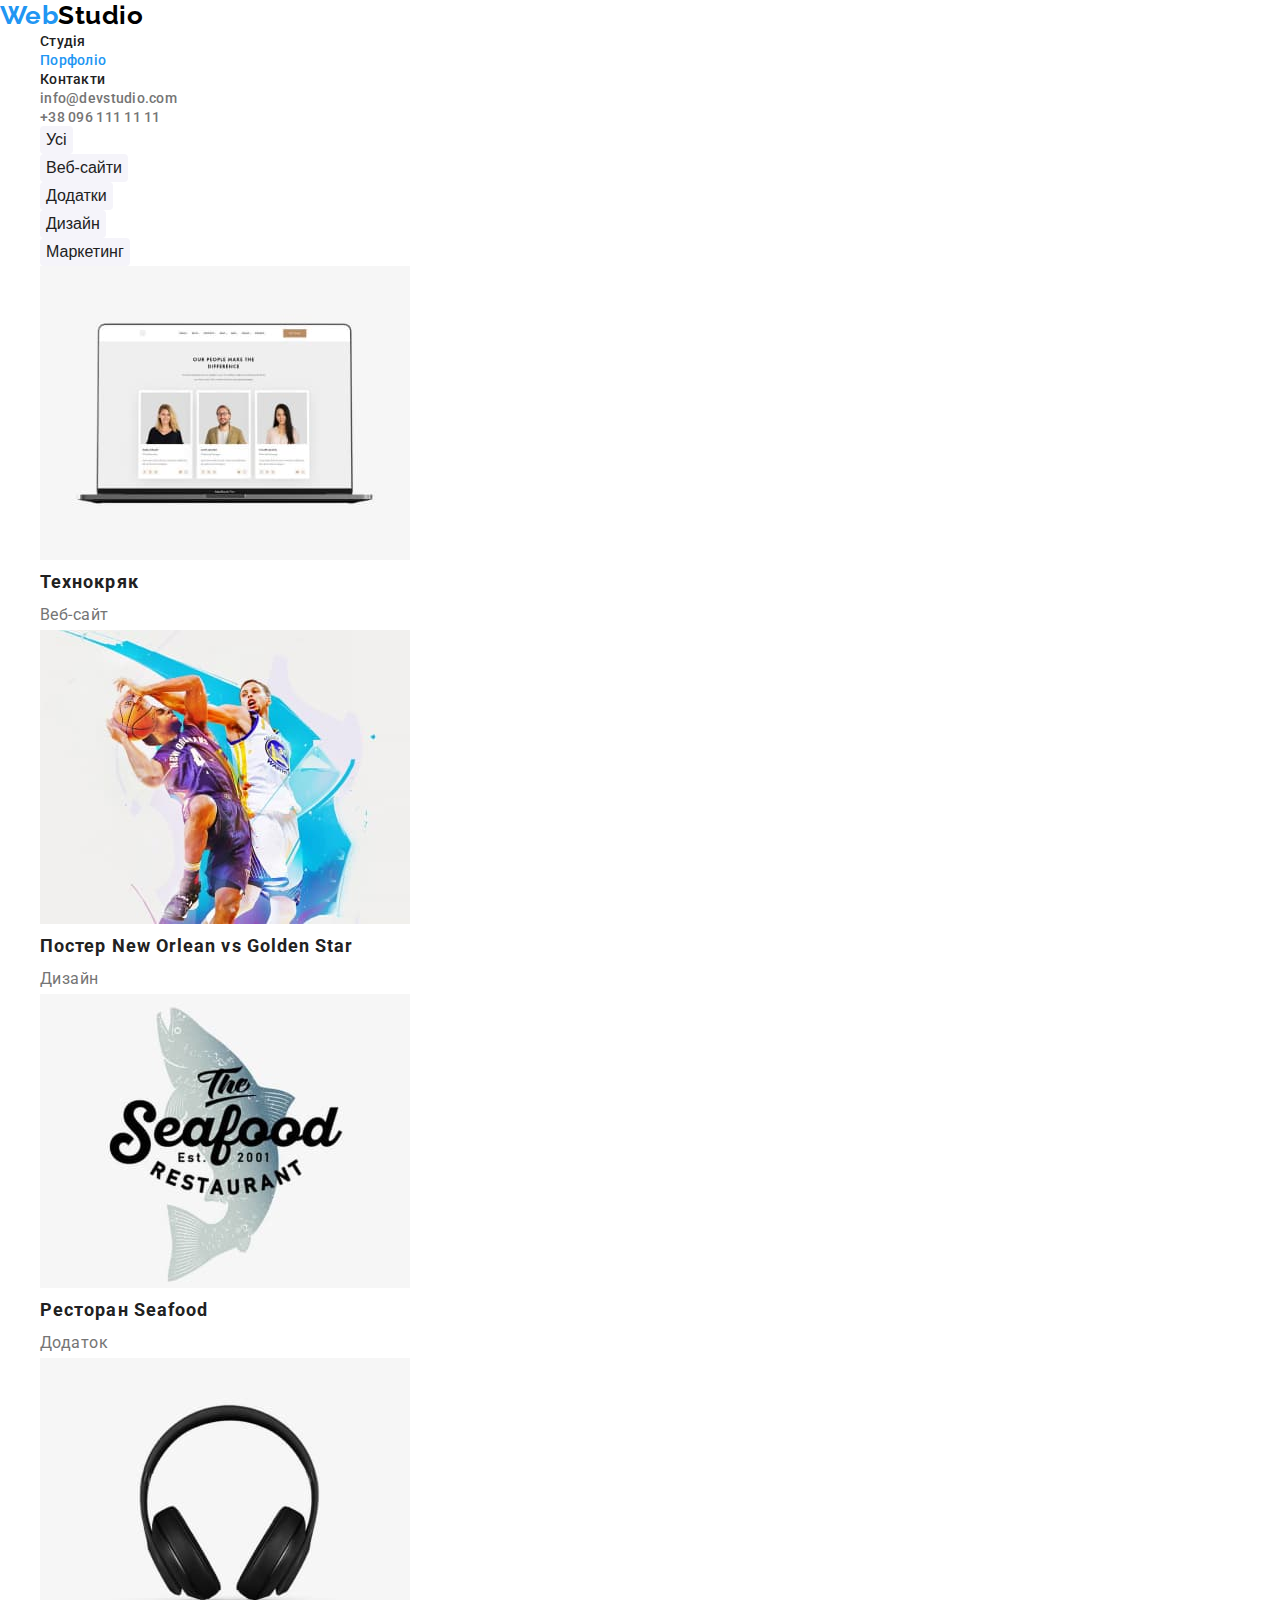
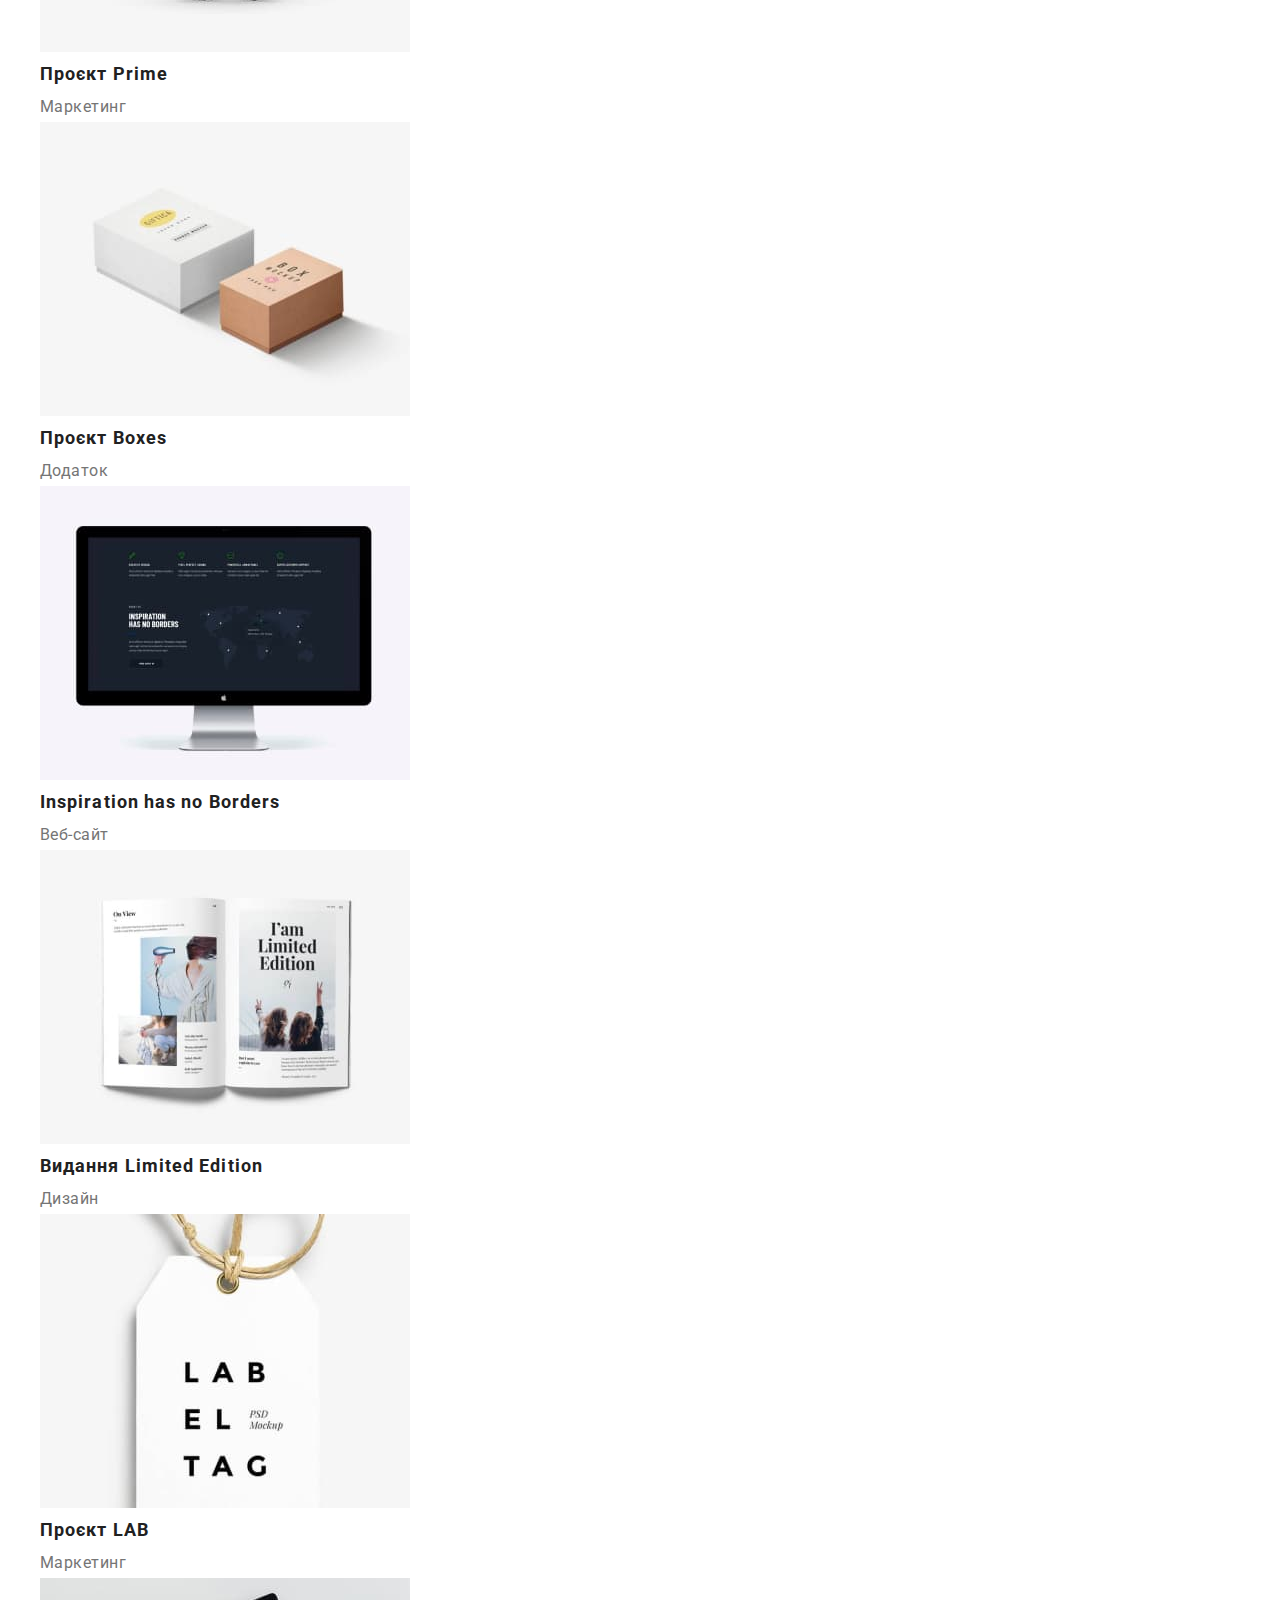
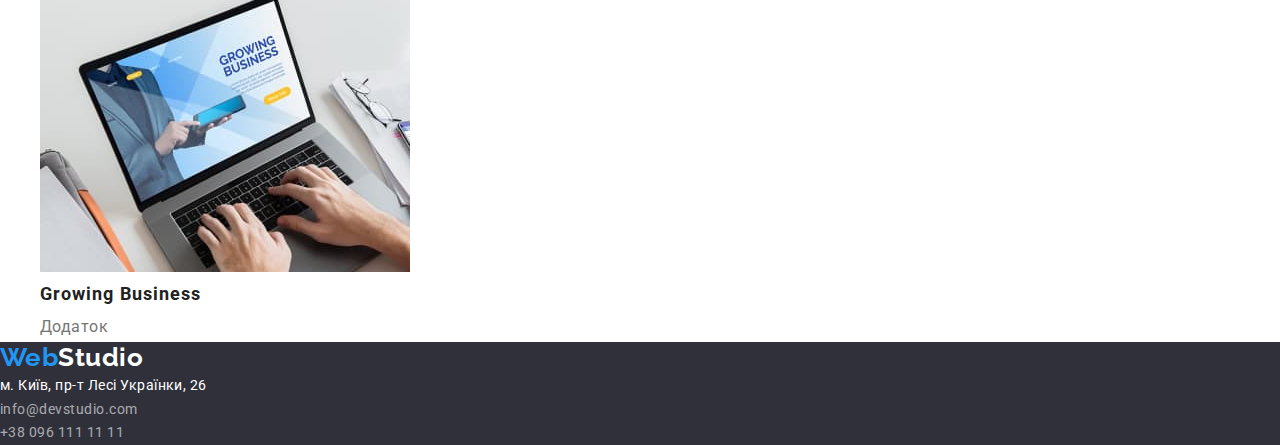
==== portfolio.html @ 8c205237 "Додає файли з дз 2" ====
<!DOCTYPE html>
<html lang="uk">
	<head>
		<meta charset="UTF-8" />
		<meta http-equiv="X-UA-Compatible" content="IE=edge" />
		<meta name="viewport" content="width=device-width, initial-scale=1.0" />
		<title>Портфоліо</title>
		<link rel="preconnect" href="https://fonts.googleapis.com" />
		<link rel="preconnect" href="https://fonts.gstatic.com" crossorigin />
		<link
			href="https://fonts.googleapis.com/css2?family=Raleway:wght@700&family=Roboto:wght@400;500;700;900&display=swap"
			rel="stylesheet"
		/>
		<link rel="stylesheet" href="./css/styles.css" />
	</head>
	<body>
		<!--Header-->
		<header>
			<nav class="header-nav">
				<a href="#" lang="en" class="logo link">
					Web<span class="header-logo-part">Studio</span>
				</a>
				<ul class="header-nav-list list">
					<li><a href="./index.html" class="link">Студія</a></li>
					<li><a href="./portfolio.html" class="link current">Порфоліо</a></li>
					<li><a href="#" class="link">Контакти</a></li>
				</ul>
			</nav>
			<ul class="header-contacts list">
				<li><a href="mailto:info@devstudio.com" class="link" rel="«noopener noreferrer»">info@devstudio.com</a></li>
				<li><a href="tel:+380961111111" class="link" rel="«noopener noreferrer»">+38 096 111 11 11</a></li>
			</ul>
		</header>
		<!--Main-->
		<main>
			<section class="portfolio">
				<h1 class="portfolio-title visually-hidden">Приклади робіт</h1>
				<ul class="filters list">
					<li class="filters-list"><button type="button" class="filters-button">Усі</button></li>
					<li class="filters-list"><button type="button" class="filters-button">Веб-сайти</button></li>
					<li class="filters-list"><button type="button" class="filters-button">Додатки</button></li>
					<li class="filters-list"><button type="button" class="filters-button">Дизайн</button></li>
					<li class="filters-list"><button type="button" class="filters-button">Маркетинг</button></li>
				</ul>
				<ul class="project list">
					<li class="project-list">
						<a href="#" class="link">
							<img src="./img/technocrack.jpg" alt="" class="project-list-img" />
							<h2 class="project-list-title">Технокряк</h2>
							<p class="project-list-text">Веб-сайт</p>
						</a>
					</li>
					<li class="project-list">
						<a href="#" class="link">
							<img src="./img/poster-n-o.jpg" alt="" class="project-list-img" />
							<h2 class="project-list-title">
								Постер
								<span lang="en">New Orlean vs Golden Star</span>
							</h2>
							<p class="project-list-text">Дизайн</p>
						</a>
					</li>
					<li class="project-list">
						<a href="#" class="link">
							<img src="./img/restaurant-seafood.jpg" alt="" class="project-list-img" />
							<h2 class="project-list-title">
								Ресторан
								<span lang="en">Seafood</span>
							</h2>
							<p class="project-list-text">Додаток</p>
						</a>
					</li>
					<li class="project-list">
						<a href="#" class="link">
							<img src="./img/Project-prime.jpg" alt="" class="project-list-img" />
							<h2 class="project-list-title">
								Проєкт
								<span lang="en">Prime</span>
							</h2>
							<p class="project-list-text">Маркетинг</p>
						</a>
					</li>
					<li class="project-list">
						<a href="" class="link">
							<img src="./img/project-boxes.jpg" alt="" class="project-list-img" />
							<h2 class="project-list-title">
								Проєкт
								<span lang="en">Boxes</span>
							</h2>
							<p class="project-list-text">Додаток</p>
						</a>
					</li>
					<li class="project-list">
						<a href="#" class="link">
							<img src="./img/inspiration-has-no-borders.jpg" alt="" class="project-list-img" />
							<h2 class="project-list-title" lang="en">Inspiration has no Borders</h2>
							<p class="project-list-text">Веб-сайт</p>
						</a>
					</li>
					<li class="project-list">
						<a href="#" class="link">
							<img src="./img/limited-edition.jpg" alt="" class="project-list-img" />
							<h2 class="project-list-title">
								Видання
								<span lang="en">Limited Edition</span>
							</h2>
							<p class="project-list-text">Дизайн</p>
						</a>
					</li>
					<li class="project-list">
						<a href="#" class="link">
							<img src="./img/project-lab.jpg" alt="" class="project-list-img" />
							<h2 class="project-list-title">
								Проєкт
								<span lang="en">LAB</span>
							</h2>
							<p class="project-list-text">Маркетинг</p>
						</a>
					</li>
					<li class="project-list">
						<a href="#" class="link">
							<img src="./img/growing-business.jpg" alt="" class="project-list-img" />
							<h2 class="project-list-title" lang="en">Growing Business</h2>
							<p class="project-list-text">Додаток</p>
						</a>
					</li>
				</ul>
			</section>
		</main>
		<!--footer-->
		<footer>
			<a href="#" lang="en" class="logo link">
				Web<span class="footer-logo-part">Studio</span>
			</a>
			<address class="address">
				<p class="address-text">м. Київ, пр-т Лесі Українки, 26</p>
				<a href="mailto:info@devstudio.com" target="«_blank»" rel="«noopener noreferrer»" class="address-link link">
					info@devstudio.com
				</a>
				<a href="tel:+380961111111" target="«_blank»" class="address-link link" rel="«noopener noreferrer»">
					+38 096 111 11 11
				</a>
			</address>
		</footer>
	</body>
</html>
---- css/styles.css ----
:root{
    --primary-text-color:#757575;
    --title-text-color:#212121;
    --accent-text-color:#2196F3;
    --primary-bg-color: #F5F4FA;
    --primary-white-color:#ffffff;
}
*{
    margin: 0;
}
body{
    font-family: 'Roboto', sans-serif;
    font-weight: 400;
    letter-spacing: 0.03em;
    background-color: #ffffff;
    color: var(--primary-text-color);
    margin: 0px;
}
.list{
    list-style: none;
}
.link{
    text-decoration: none;
}
/* header */
.logo{
    font-family: 'Raleway';
    font-weight: 700;
    font-size: 26px;
    line-height: 1.2;
    color: var(--accent-text-color);
}
.header-logo-part{
    color: #000000;
}
.header-nav-list .link,
.header-contacts .link{
    font-weight: 500;
    font-size: 14px;
    line-height: 1.143;
    letter-spacing: 0.02em;
    color: var(--title-text-color); 
}
.header-nav-list .link:focus,
.header-nav-list .link:hover{
    color: var(--accent-text-color);
}
.header-contacts .link{
    color: var(--primary-text-color);
}
.header-contacts .link:focus,
.header-contacts .link:hover{
    color: var(--accent-text-color);
}
.header-nav-list .link.current{
    color: var(--accent-text-color);
}
/* main */
.hero{
    background-color: #2F303A;
}
.hero-title{
    font-weight: 900;
    font-size: 44px;
    line-height: 1.36;
    text-align: center;
    letter-spacing: 0.06em;
    color:var(--primary-white-color);
    text-transform: uppercase;
}
.hero button{
    font-weight: 700;
    font-size: 16px;
    line-height: 1.88;
    border: 0;
    align-items: center;
    text-align: center;
    letter-spacing: 0.06em;
    background-color: var(--accent-text-color);
    color: var(--primary-white-color);
    cursor: pointer;
}
.hero button:focus,
.hero button:hover{
    background-color: #188CE8 ;
}
.section-title{
    font-size: 36px;
    line-height: 1.17;
    text-align: center;
    color: var(--title-text-color);
}
/* Наші плюси */
.visually-hidden {
    position: absolute;
    white-space: nowrap;
    width: 1px;
    height: 1px;
    overflow: hidden;
    border: 0;
    padding: 0;
    clip: rect(0 0 0 0);
    clip-path: inset(50%);
    margin: -1px;
}
.advantage h3{
    font-size: 14px;
    line-height: 1.143;
    color: var(--title-text-color);
}
.advantage p{
    font-size: 14px;
    line-height: 1.71;
}
/* Чим ми займаємося */

/* Наша команда */
.team{
    background-color: var(--primary-bg-color);
}
.team li{
    background-color: var(--primary-white-color);
}
.team-title{
    font-weight: 500;
    font-size: 16px;
    line-height: 1.19;
    text-align: center;
    color: var(--title-text-color);
}
.team-text{
    font-size: 16px;
line-height: 1.19;
text-align: center;
}
/* footer */
footer{
    background-color: #2F303A;
}
.footer-logo-part{
    color: var(--primary-white-color);
}
.address-text{
    font-size: 14px;
    line-height: 1.71;
    color: var(--primary-white-color) ;
    font-style: normal;
}
.address-link{
    font-size: 14px;
    line-height: 1.71;
    color: rgba(255, 255, 255, 0.6);
    display: block;
    font-style: normal;
}
/* portfolio styles */

/* button */
.filters-button{
    font-weight: 500;
    font-size: 16px;
    line-height: 1.62;
    text-align: center;
    color: var(--title-text-color);
    background-color: var(--primary-bg-color);
    border: 0;
    border-radius: 4px;
    cursor: pointer;
}
/* button active */
.filters-button:hover,
.filters-button:focus{
    color: var(--primary-white-color);
    background-color: var(--accent-text-color) ;
}
.portfolio-title{
    color: var(--title-text-color);
}
.project-list-title{
    font-size: 18px;
    line-height: 2;
    letter-spacing: 0.06em;
    color: var(--title-text-color);
}
.project-list-text{
    font-size: 16px;
    line-height: 1.88;
    color: var(--primary-text-color);
}
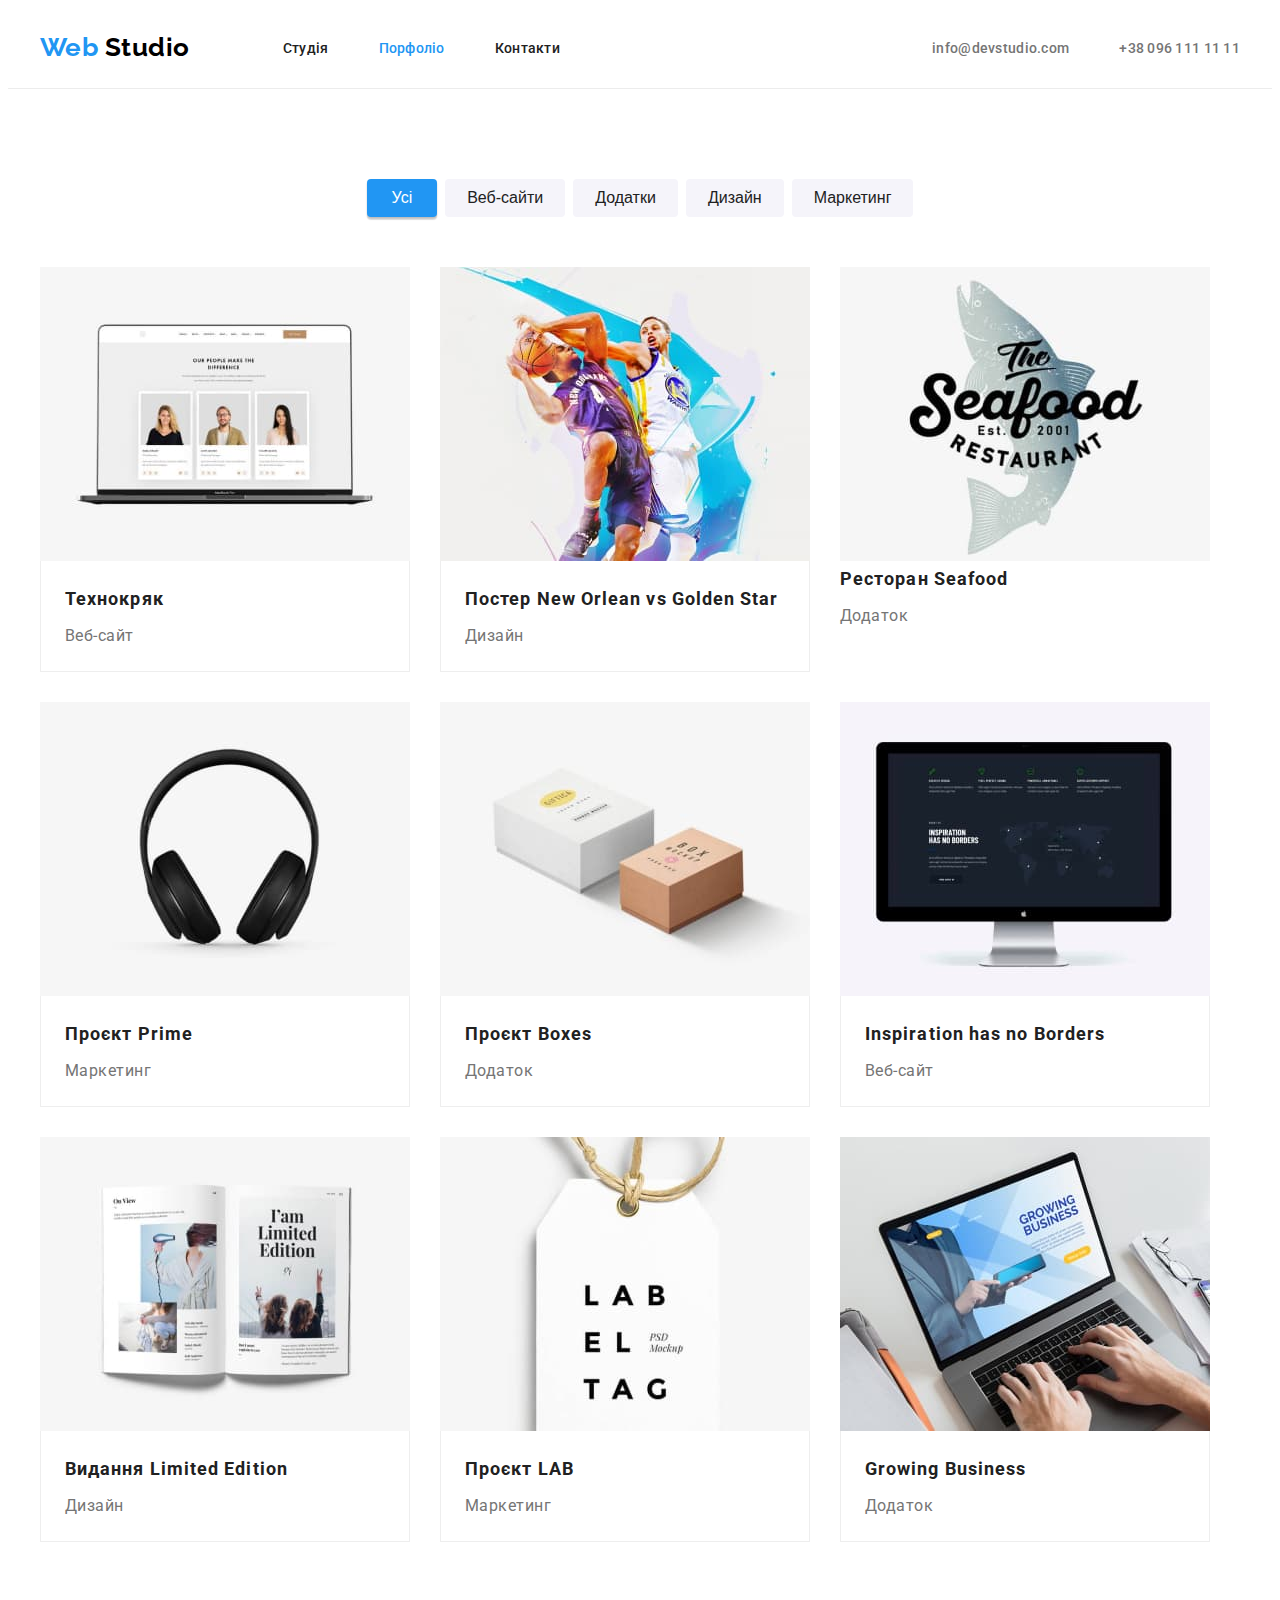
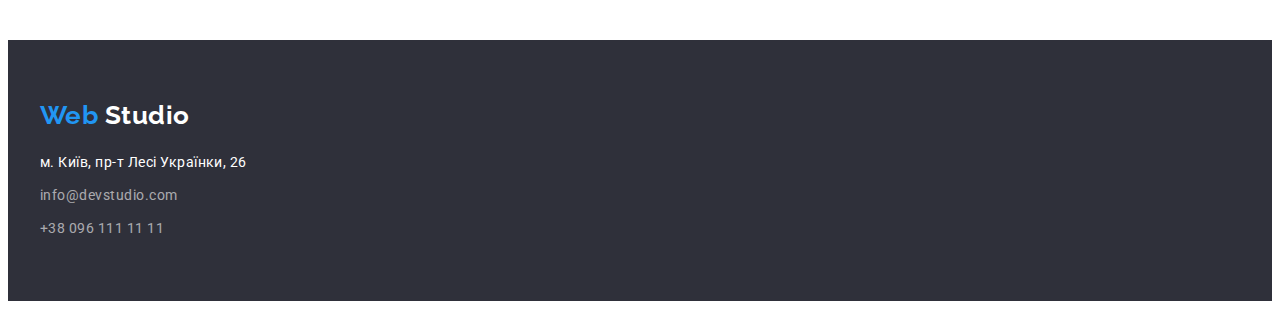
==== commit 8a6b4e13: "Стилізує сторінки студія і портфоліо" ====
--- a/portfolio.html
+++ b/portfolio.html
@@ -11,136 +11,183 @@
 			href="https://fonts.googleapis.com/css2?family=Raleway:wght@700&family=Roboto:wght@400;500;700;900&display=swap"
 			rel="stylesheet"
 		/>
+		<link
+			rel="stylesheet"
+			href="https://cdnjs.cloudflare.com/ajax/libs/modern-normalize/1.1.0/modern-normalize.min.css"
+			integrity="sha512-wpPYUAdjBVSE4KJnH1VR1HeZfpl1ub8YT/NKx4PuQ5NmX2tKuGu6U/JRp5y+Y8XG2tV+wKQpNHVUX03MfMFn9Q=="
+			crossorigin="anonymous"
+			referrerpolicy="no-referrer"
+		/>
 		<link rel="stylesheet" href="./css/styles.css" />
 	</head>
 	<body>
 		<!--Header-->
-		<header>
-			<nav class="header-nav">
-				<a href="#" lang="en" class="logo link">
-					Web<span class="header-logo-part">Studio</span>
-				</a>
-				<ul class="header-nav-list list">
-					<li><a href="./index.html" class="link">Студія</a></li>
-					<li><a href="./portfolio.html" class="link current">Порфоліо</a></li>
-					<li><a href="#" class="link">Контакти</a></li>
+		<header class="header">
+			<div class="container header-container">
+				<nav class="header-nav">
+					<a href="#" lang="en" class="logo link">
+						Web
+						<span class="header-logo-part">Studio</span>
+					</a>
+					<ul class="header-list header-nav-list list">
+						<li class="header-item"><a href="./index.html" class="header-link link">Студія</a></li>
+						<li class="header-item"><a href="./portfolio.html" class="header-link link current">Порфоліо</a></li>
+						<li class="header-item"><a href="#" class="header-link link">Контакти</a></li>
+					</ul>
+				</nav>
+				<ul class="header-list header-contacts list">
+					<li class="header-item">
+						<a href="mailto:info@devstudio.com" class="header-link link" rel="«noopener noreferrer»">
+							info@devstudio.com
+						</a>
+					</li>
+					<li class="header-item">
+						<a href="tel:+380961111111" class="header-link link" rel="«noopener noreferrer»">+38 096 111 11 11</a>
+					</li>
 				</ul>
-			</nav>
-			<ul class="header-contacts list">
-				<li><a href="mailto:info@devstudio.com" class="link" rel="«noopener noreferrer»">info@devstudio.com</a></li>
-				<li><a href="tel:+380961111111" class="link" rel="«noopener noreferrer»">+38 096 111 11 11</a></li>
-			</ul>
+			</div>
 		</header>
 		<!--Main-->
 		<main>
 			<section class="portfolio">
-				<h1 class="portfolio-title visually-hidden">Приклади робіт</h1>
-				<ul class="filters list">
-					<li class="filters-list"><button type="button" class="filters-button">Усі</button></li>
-					<li class="filters-list"><button type="button" class="filters-button">Веб-сайти</button></li>
-					<li class="filters-list"><button type="button" class="filters-button">Додатки</button></li>
-					<li class="filters-list"><button type="button" class="filters-button">Дизайн</button></li>
-					<li class="filters-list"><button type="button" class="filters-button">Маркетинг</button></li>
-				</ul>
-				<ul class="project list">
-					<li class="project-list">
-						<a href="#" class="link">
-							<img src="./img/technocrack.jpg" alt="" class="project-list-img" />
-							<h2 class="project-list-title">Технокряк</h2>
-							<p class="project-list-text">Веб-сайт</p>
-						</a>
-					</li>
-					<li class="project-list">
-						<a href="#" class="link">
-							<img src="./img/poster-n-o.jpg" alt="" class="project-list-img" />
-							<h2 class="project-list-title">
-								Постер
-								<span lang="en">New Orlean vs Golden Star</span>
-							</h2>
-							<p class="project-list-text">Дизайн</p>
-						</a>
-					</li>
-					<li class="project-list">
-						<a href="#" class="link">
-							<img src="./img/restaurant-seafood.jpg" alt="" class="project-list-img" />
-							<h2 class="project-list-title">
-								Ресторан
-								<span lang="en">Seafood</span>
-							</h2>
-							<p class="project-list-text">Додаток</p>
-						</a>
-					</li>
-					<li class="project-list">
-						<a href="#" class="link">
-							<img src="./img/Project-prime.jpg" alt="" class="project-list-img" />
-							<h2 class="project-list-title">
-								Проєкт
-								<span lang="en">Prime</span>
-							</h2>
-							<p class="project-list-text">Маркетинг</p>
-						</a>
-					</li>
-					<li class="project-list">
-						<a href="" class="link">
-							<img src="./img/project-boxes.jpg" alt="" class="project-list-img" />
-							<h2 class="project-list-title">
-								Проєкт
-								<span lang="en">Boxes</span>
-							</h2>
-							<p class="project-list-text">Додаток</p>
-						</a>
-					</li>
-					<li class="project-list">
-						<a href="#" class="link">
-							<img src="./img/inspiration-has-no-borders.jpg" alt="" class="project-list-img" />
-							<h2 class="project-list-title" lang="en">Inspiration has no Borders</h2>
-							<p class="project-list-text">Веб-сайт</p>
-						</a>
-					</li>
-					<li class="project-list">
-						<a href="#" class="link">
-							<img src="./img/limited-edition.jpg" alt="" class="project-list-img" />
-							<h2 class="project-list-title">
-								Видання
-								<span lang="en">Limited Edition</span>
-							</h2>
-							<p class="project-list-text">Дизайн</p>
-						</a>
-					</li>
-					<li class="project-list">
-						<a href="#" class="link">
-							<img src="./img/project-lab.jpg" alt="" class="project-list-img" />
-							<h2 class="project-list-title">
-								Проєкт
-								<span lang="en">LAB</span>
-							</h2>
-							<p class="project-list-text">Маркетинг</p>
-						</a>
-					</li>
-					<li class="project-list">
-						<a href="#" class="link">
-							<img src="./img/growing-business.jpg" alt="" class="project-list-img" />
-							<h2 class="project-list-title" lang="en">Growing Business</h2>
-							<p class="project-list-text">Додаток</p>
-						</a>
-					</li>
-				</ul>
+				<div class="container portfolio-container">
+					<h1 class="portfolio-title visually-hidden">Приклади робіт</h1>
+					<ul class="filters list">
+						<li class="filters-item"><button type="button" class="filters-button filter-oll">Усі</button></li>
+						<li class="filters-item"><button type="button" class="filters-button">Веб-сайти</button></li>
+						<li class="filters-item"><button type="button" class="filters-button">Додатки</button></li>
+						<li class="filters-item"><button type="button" class="filters-button">Дизайн</button></li>
+						<li class="filters-item"><button type="button" class="filters-button">Маркетинг</button></li>
+					</ul>
+					<ul class="project list">
+						<li class="project-list">
+							<a href="#" class="link">
+								<img src="./img/technocrack.jpg" alt="" class="project-list-img" />
+								<div class="project-description">
+									<h2 class="project-list-title">Технокряк</h2>
+									<p class="project-list-text">Веб-сайт</p>
+								</div>
+							</a>
+						</li>
+						<li class="project-list">
+							<a href="#" class="link">
+								<img src="./img/poster-n-o.jpg" alt="" class="project-list-img" />
+								<div class="project-description">
+									<h2 class="project-list-title">
+										Постер
+										<span lang="en">New Orlean vs Golden Star</span>
+									</h2>
+									<p class="project-list-text">Дизайн</p>
+								</div>
+							</a>
+						</li>
+						<li class="project-list">
+							<a href="#" class="link">
+								<img src="./img/restaurant-seafood.jpg" alt="" class="project-list-img" />
+								<h2 class="project-list-title">
+									Ресторан
+									<span lang="en">Seafood</span>
+								</h2>
+								<p class="project-list-text">Додаток</p>
+							</a>
+						</li>
+						<li class="project-list">
+							<a href="#" class="link">
+								<img src="./img/Project-prime.jpg" alt="" class="project-list-img" />
+								<div class="project-description">
+									<h2 class="project-list-title">
+										Проєкт
+										<span lang="en">Prime</span>
+									</h2>
+									<p class="project-list-text">Маркетинг</p>
+								</div>
+							</a>
+						</li>
+						<li class="project-list">
+							<a href="" class="link">
+								<img src="./img/project-boxes.jpg" alt="" class="project-list-img" />
+								<div class="project-description">
+									<h2 class="project-list-title">
+										Проєкт
+										<span lang="en">Boxes</span>
+									</h2>
+									<p class="project-list-text">Додаток</p>
+								</div>
+							</a>
+						</li>
+						<li class="project-list">
+							<a href="#" class="link">
+								<img src="./img/inspiration-has-no-borders.jpg" alt="" class="project-list-img" />
+								<div class="project-description">
+									<h2 class="project-list-title" lang="en">Inspiration has no Borders</h2>
+									<p class="project-list-text">Веб-сайт</p>
+								</div>
+							</a>
+						</li>
+						<li class="project-list">
+							<a href="#" class="link">
+								<img src="./img/limited-edition.jpg" alt="" class="project-list-img" />
+								<div class="project-description">
+									<h2 class="project-list-title">
+										Видання
+										<span lang="en">Limited Edition</span>
+									</h2>
+									<p class="project-list-text">Дизайн</p>
+								</div>
+							</a>
+						</li>
+						<li class="project-list">
+							<a href="#" class="link">
+								<img src="./img/project-lab.jpg" alt="" class="project-list-img" />
+								<div class="project-description">
+									<h2 class="project-list-title">
+										Проєкт
+										<span lang="en">LAB</span>
+									</h2>
+									<p class="project-list-text">Маркетинг</p>
+								</div>
+							</a>
+						</li>
+						<li class="project-list">
+							<a href="#" class="link">
+								<img src="./img/growing-business.jpg" alt="" class="project-list-img" />
+								<div class="project-description">
+									<h2 class="project-list-title" lang="en">Growing Business</h2>
+									<p class="project-list-text">Додаток</p>
+								</div>
+							</a>
+						</li>
+					</ul>
+				</div>
 			</section>
 		</main>
 		<!--footer-->
 		<footer>
-			<a href="#" lang="en" class="logo link">
-				Web<span class="footer-logo-part">Studio</span>
-			</a>
-			<address class="address">
-				<p class="address-text">м. Київ, пр-т Лесі Українки, 26</p>
-				<a href="mailto:info@devstudio.com" target="«_blank»" rel="«noopener noreferrer»" class="address-link link">
-					info@devstudio.com
+			<div class="container footer-container">
+				<a href="#" lang="en" class="footer-logo logo link">
+					Web
+					<span class="footer-logo-part">Studio</span>
 				</a>
-				<a href="tel:+380961111111" target="«_blank»" class="address-link link" rel="«noopener noreferrer»">
-					+38 096 111 11 11
-				</a>
-			</address>
+				<address class="address">
+					<p class="address-text address-item">м. Київ, пр-т Лесі Українки, 26</p>
+					<a
+						href="mailto:info@devstudio.com"
+						target="«_blank»"
+						rel="«noopener noreferrer»"
+						class="address-link link address-item"
+					>
+						info@devstudio.com
+					</a>
+					<a
+						href="tel:+380961111111"
+						target="«_blank»"
+						class="address-link link address-item"
+						rel="«noopener noreferrer»"
+					>
+						+38 096 111 11 11
+					</a>
+				</address>
+			</div>
 		</footer>
 	</body>
 </html>
--- a/css/styles.css
+++ b/css/styles.css
@@ -5,24 +5,52 @@
     --primary-bg-color: #F5F4FA;
     --primary-white-color:#ffffff;
 }
-*{
-    margin: 0;
-}
+/* reset */
+h1,
+h2,
+h3,
+h4,
+h5,
+h6,
+p{
+    margin: 0px;
+    padding: 0px;
+}
+.list{
+    list-style: none;
+    margin: 0px;
+    padding: 0px;
+}
+.link{
+    text-decoration: none;
+}
+img {
+  display: block;
+  max-width: 100%;
+  height: auto;
+}
+/* general */
 body{
     font-family: 'Roboto', sans-serif;
     font-weight: 400;
     letter-spacing: 0.03em;
     background-color: #ffffff;
     color: var(--primary-text-color);
-    margin: 0px;
-}
-.list{
-    list-style: none;
-}
-.link{
-    text-decoration: none;
+}
+.container{
+    width: 1200px;
+    padding-right: 15px;
+    padding-left: 15px;
+    margin: 0 auto;
+}
+.section-container{
+    padding-top: 94px;
+    padding-bottom: 94px;
 }
 /* header */
+.header{
+    border-bottom: 1px solid #ECECEC;
+}
 .logo{
     font-family: 'Raleway';
     font-weight: 700;
@@ -55,6 +83,25 @@
 .header-nav-list .link.current{
     color: var(--accent-text-color);
 }
+.header-link{
+    padding: 32px 0px;
+    display: block;
+}
+.header-nav{
+    display: flex;
+    align-items: center;
+    gap: 93px;
+}
+.header-container{
+    display: flex;
+    justify-content: space-between;
+    align-items: center;
+}
+.header-list{
+    display: flex;
+    align-items: center;
+    gap: 50px;
+}
 /* main */
 .hero{
     background-color: #2F303A;
@@ -67,6 +114,8 @@
     letter-spacing: 0.06em;
     color:var(--primary-white-color);
     text-transform: uppercase;
+    margin: 0 auto 30px auto;
+    max-width: 696px;
 }
 .hero button{
     font-weight: 700;
@@ -79,16 +128,25 @@
     background-color: var(--accent-text-color);
     color: var(--primary-white-color);
     cursor: pointer;
+    padding: 10px 32px;
+    box-shadow: 0px 4px 4px rgba(0, 0, 0, 0.15);
+    border-radius: 4px;
 }
 .hero button:focus,
 .hero button:hover{
     background-color: #188CE8 ;
 }
+.hero-container{
+    text-align: center;
+    padding-top: 200px;
+    padding-bottom: 200px;
+}
 .section-title{
     font-size: 36px;
     line-height: 1.17;
     text-align: center;
     color: var(--title-text-color);
+    margin-bottom: 50px;
 }
 /* Наші плюси */
 .visually-hidden {
@@ -107,13 +165,32 @@
     font-size: 14px;
     line-height: 1.143;
     color: var(--title-text-color);
+    margin-bottom: 10px;
 }
 .advantage p{
     font-size: 14px;
     line-height: 1.71;
 }
+.advantage-list{
+    display: flex;
+    flex-wrap: wrap;
+    gap: 30px;
+}
+.advantage-item{
+    flex-basis: 270px;
+}
 /* Чим ми займаємося */
-
+.works{
+    padding-top: 0px;
+}
+.works-list img{
+    display: block;
+}
+.works-list{
+    display: flex;
+    flex-wrap: wrap;
+    gap: 30px;
+}
 /* Наша команда */
 .team{
     background-color: var(--primary-bg-color);
@@ -127,11 +204,25 @@
     line-height: 1.19;
     text-align: center;
     color: var(--title-text-color);
+    margin-bottom: 10px;
 }
 .team-text{
     font-size: 16px;
-line-height: 1.19;
-text-align: center;
+    line-height: 1.19;
+    text-align: center;
+}
+.team-list{
+    display: flex;
+    flex-wrap: wrap;
+    gap: 30px; 
+}
+.team-description:nth-child(2) {
+    padding-top: 30px;
+    padding-bottom: 30px;
+}
+.team-list .item{
+    box-shadow: 0px 1px 3px rgba(0, 0, 0, 0.12), 0px 1px 1px rgba(0, 0, 0, 0.14), 0px 2px 1px rgba(0, 0, 0, 0.2);
+    border-radius: 0px 0px 4px 4px;
 }
 /* footer */
 footer{
@@ -153,8 +244,34 @@
     display: block;
     font-style: normal;
 }
+.footer-container{
+    padding: 60px 0px;
+}
+.address{
+    margin-top: 20px;
+}
+.address-item:not(:last-child){
+    margin-bottom: 9px;
+}
 /* portfolio styles */
-
+.portfolio-container{
+    padding-top: 90px;
+    padding-bottom: 98px;
+}
+/* filters */
+.portfolio-title{
+    color: var(--title-text-color);
+}
+.filters{
+    display: flex;
+    justify-content: center;
+}
+.filters-item:not(:last-child){
+    margin-right: 8px ;
+}
+.filters{
+    margin-bottom: 50px;
+}
 /* button */
 .filters-button{
     font-weight: 500;
@@ -166,24 +283,42 @@
     border: 0;
     border-radius: 4px;
     cursor: pointer;
+    padding: 6px 22px;
+}
+.filter-oll{
+    padding: 6px 25px;
+    color: var(--primary-white-color);
+    background-color: var(--accent-text-color);
+    box-shadow: 0px 3px 1px rgba(0, 0, 0, 0.1), 0px 1px 2px rgba(0, 0, 0, 0.08), 0px 2px 2px rgba(0, 0, 0, 0.12);
 }
 /* button active */
 .filters-button:hover,
 .filters-button:focus{
     color: var(--primary-white-color);
     background-color: var(--accent-text-color) ;
-}
-.portfolio-title{
-    color: var(--title-text-color);
-}
+    box-shadow: 0px 3px 1px rgba(0, 0, 0, 0.1), 0px 1px 2px rgba(0, 0, 0, 0.08), 0px 2px 2px rgba(0, 0, 0, 0.12);
+}
+/* project */
 .project-list-title{
     font-size: 18px;
     line-height: 2;
     letter-spacing: 0.06em;
     color: var(--title-text-color);
+    margin-bottom: 4px;
 }
 .project-list-text{
     font-size: 16px;
     line-height: 1.88;
     color: var(--primary-text-color);
+}
+.project{
+    display: flex;
+    flex-wrap: wrap;
+    gap: 30px;
+}
+.project-description{
+    padding: 20px 24px;
+    border-right: 1px solid #EEEEEE;
+    border-bottom: 1px solid #EEEEEE;
+    border-left: 1px solid #EEEEEE;
 }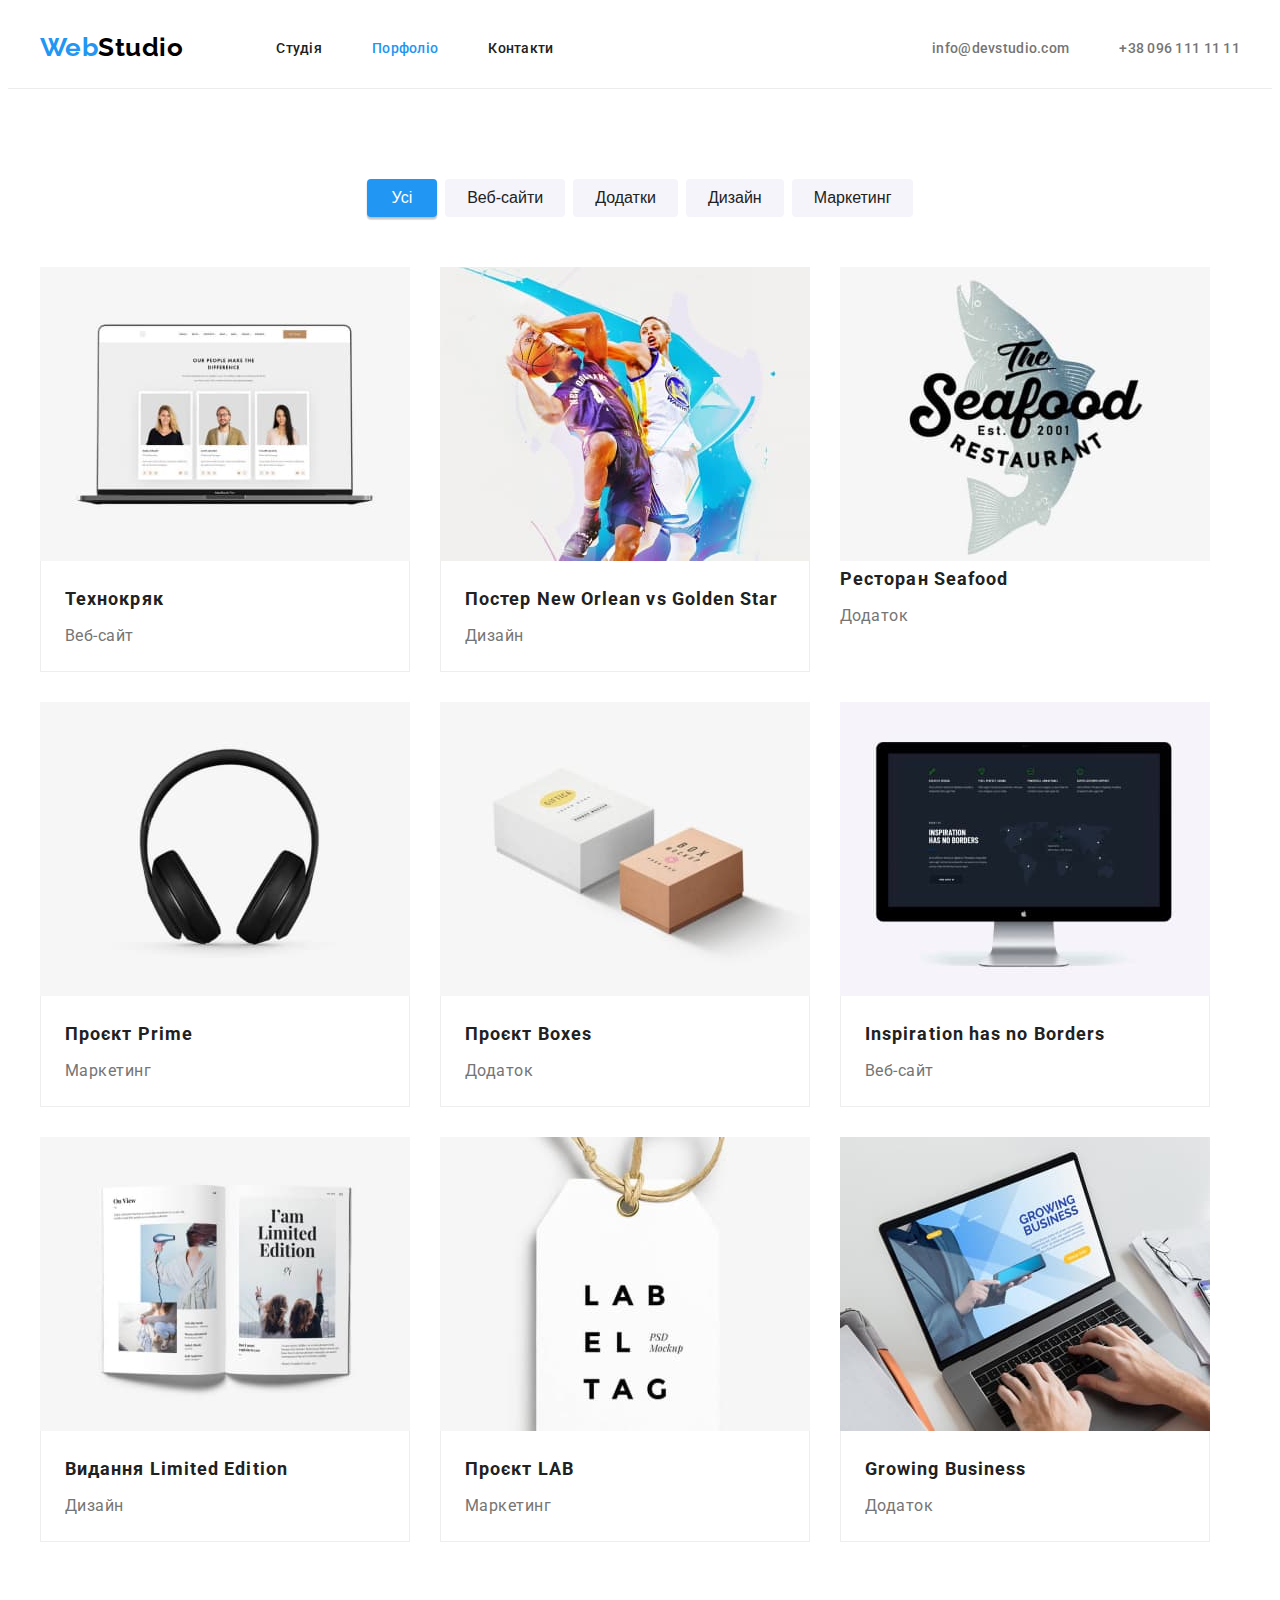
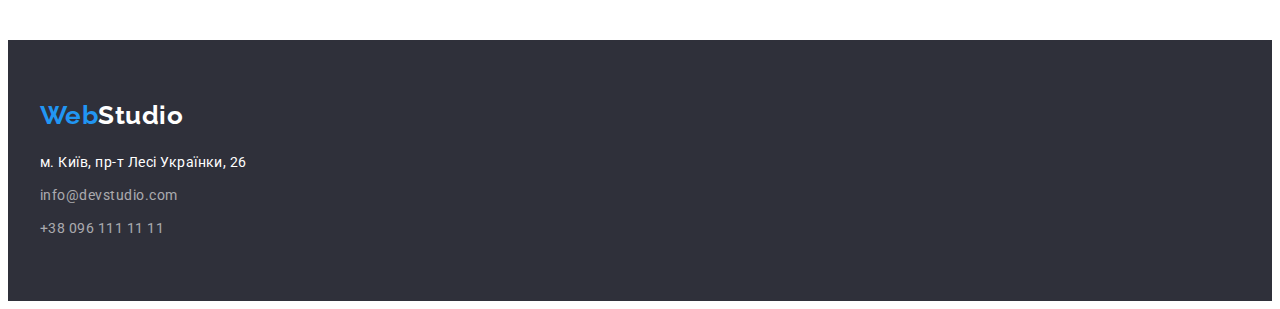
==== commit 03249e2b: "Фіксить помилки з лого" ====
--- a/portfolio.html
+++ b/portfolio.html
@@ -26,8 +26,7 @@
 			<div class="container header-container">
 				<nav class="header-nav">
 					<a href="#" lang="en" class="logo link">
-						Web
-						<span class="header-logo-part">Studio</span>
+						Web<span class="header-logo-part">Studio</span>
 					</a>
 					<ul class="header-list header-nav-list list">
 						<li class="header-item"><a href="./index.html" class="header-link link">Студія</a></li>
@@ -165,8 +164,7 @@
 		<footer>
 			<div class="container footer-container">
 				<a href="#" lang="en" class="footer-logo logo link">
-					Web
-					<span class="footer-logo-part">Studio</span>
+					Web<span class="footer-logo-part">Studio</span>
 				</a>
 				<address class="address">
 					<p class="address-text address-item">м. Київ, пр-т Лесі Українки, 26</p>
